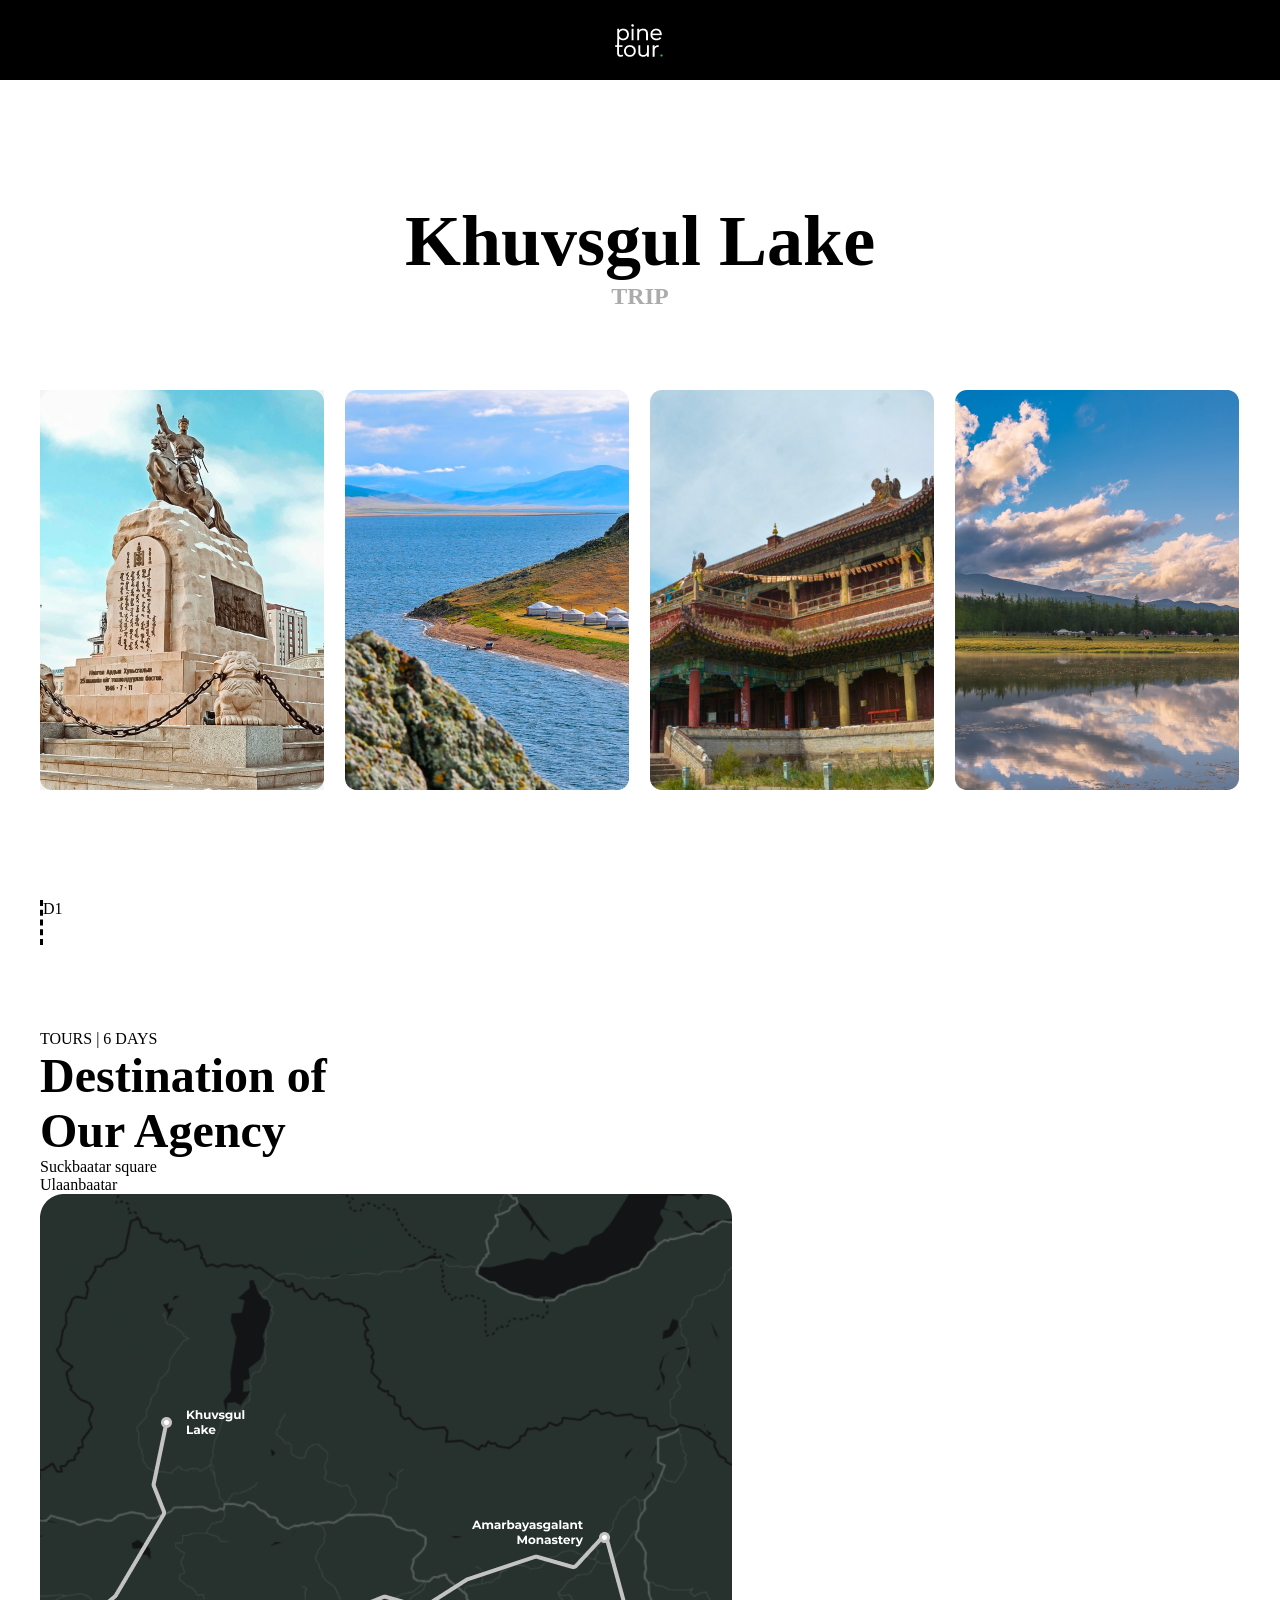
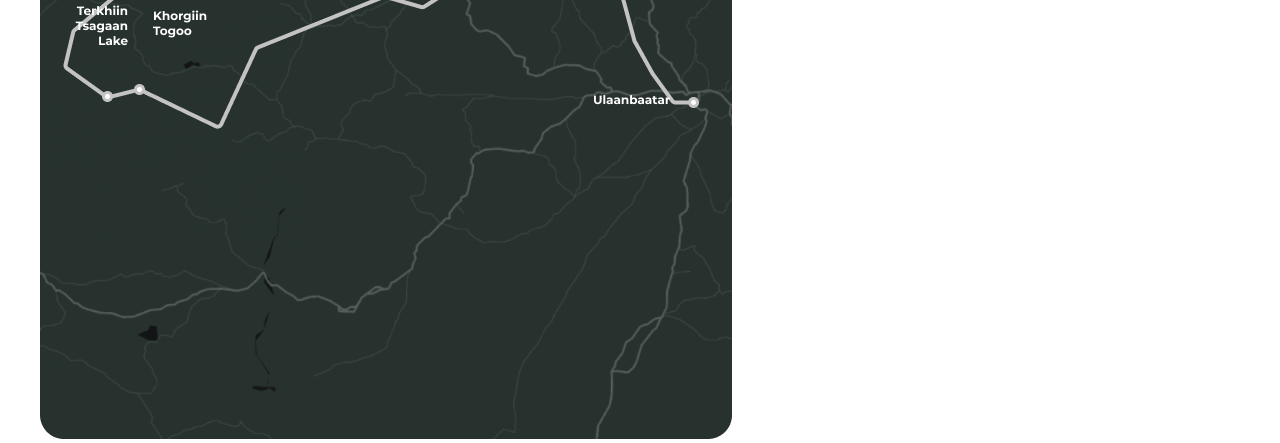
==== profect1.html @ 6548e543 "first commit" ====
<!DOCTYPE html>
<html lang="en">
<head>
    <meta charset="UTF-8">
    <meta name="viewport" content="width=device-width, initial-scale=1.0">
    <title>Document</title>
</head>
<link rel="stylesheet" href="/project1.css">
<body>
    <header>
        <img src="/Group 7 1 (6).png" alt="">
    </header>
    <main>
        <section>
            <h1 class="title">
                Khuvsgul Lake
            </h1>
            <p class="subtitle">
                TRIP
            </p>
            <div class="img-container">
                <img src="/image 27 (2).jpg" alt="">
                <img src="/Group 15 (1).png" alt="">
                <img src="/image 26 (2).png" alt="">
                <img src="/Group 13 (1).png" alt="">
            </div>
        </section>
        <section class="lkjl">
            <div class="paragraph">
                <div class="middle-section-title-container">
                    <p class="mini-title">
                    TOURS | 6 DAYS
                    </p>
                    <h1 class="mini-subtitle">
                    Destination of <br>
                    Our Agency
                    </h1>
                </div>
                <div >
                    <div class="day-p">D1</div>
                    <div>
                        <p>Suckbaatar square</p>
                        <p>Ulaanbaatar</p>
                    </div>
            
                </div>
             
                </div>
            </div>
            <div class="map">
                <img src="/Mask group (1).png" alt="">
            </div>
        </section>
        <section></section>
    </main>
    <footer></footer>
</body>
</html>
---- project1.css ----
*{
    box-sizing: border-box;
    margin:0;
}
main{
    margin: auto;
    max-width: 1200px;
}
header{
    background-color: black;
    padding: 19px;
    text-align: center;
    height: 80px;
    margin-bottom: 120px;
}
.title{
    font-size: 72px;
    text-align: center;
    font-style: bold;
    font-weight: 700;
}

.title:hover{
    color: red;
    border: 3px dashed red;
}
.subtitle{
    font-size: 24px;
    text-align: center;
    font-style: bold;
    font-weight: 700;
    color:#ABABAB ;
    margin-bottom: 80px;
}
.img-container{
    display:flex;
    gap:21px;
    width: 284px;
    height: 400px;
    margin-bottom: 240px;
}
.
.mini-title{
    font-size: 24px;
    font-style: bold;
    font-weight: 700;
    color:#ABABAB ;
}
.mini-subtitle{
     font-size: 48px;
    font-style: bold;
    font-weight: 700;
}
.day{
    display: flex;
    height: 80px;
    gap:15.8px;
    justify-content: space-between;
    width:358px;
   
}
.day-container{
   display: flex;
    font-style: bold;
    border-radius: 50%;
    height: 56px;
    width: 56px;
    background-color: #1D1F24;
    color:#16A94A;
    justify-content:center;
    align-items: center;
    padding: 10px;
    font-size:17px;
    position: relative; 
  
}
.day-p{
    
    border-left: 3px dashed black;
    height: 45px;
    bottom:-45px;
    position: absolute;
    


    

}

.mid{
    display: flex;
}
.map{
    width: 692px;
    height: 845px;
}
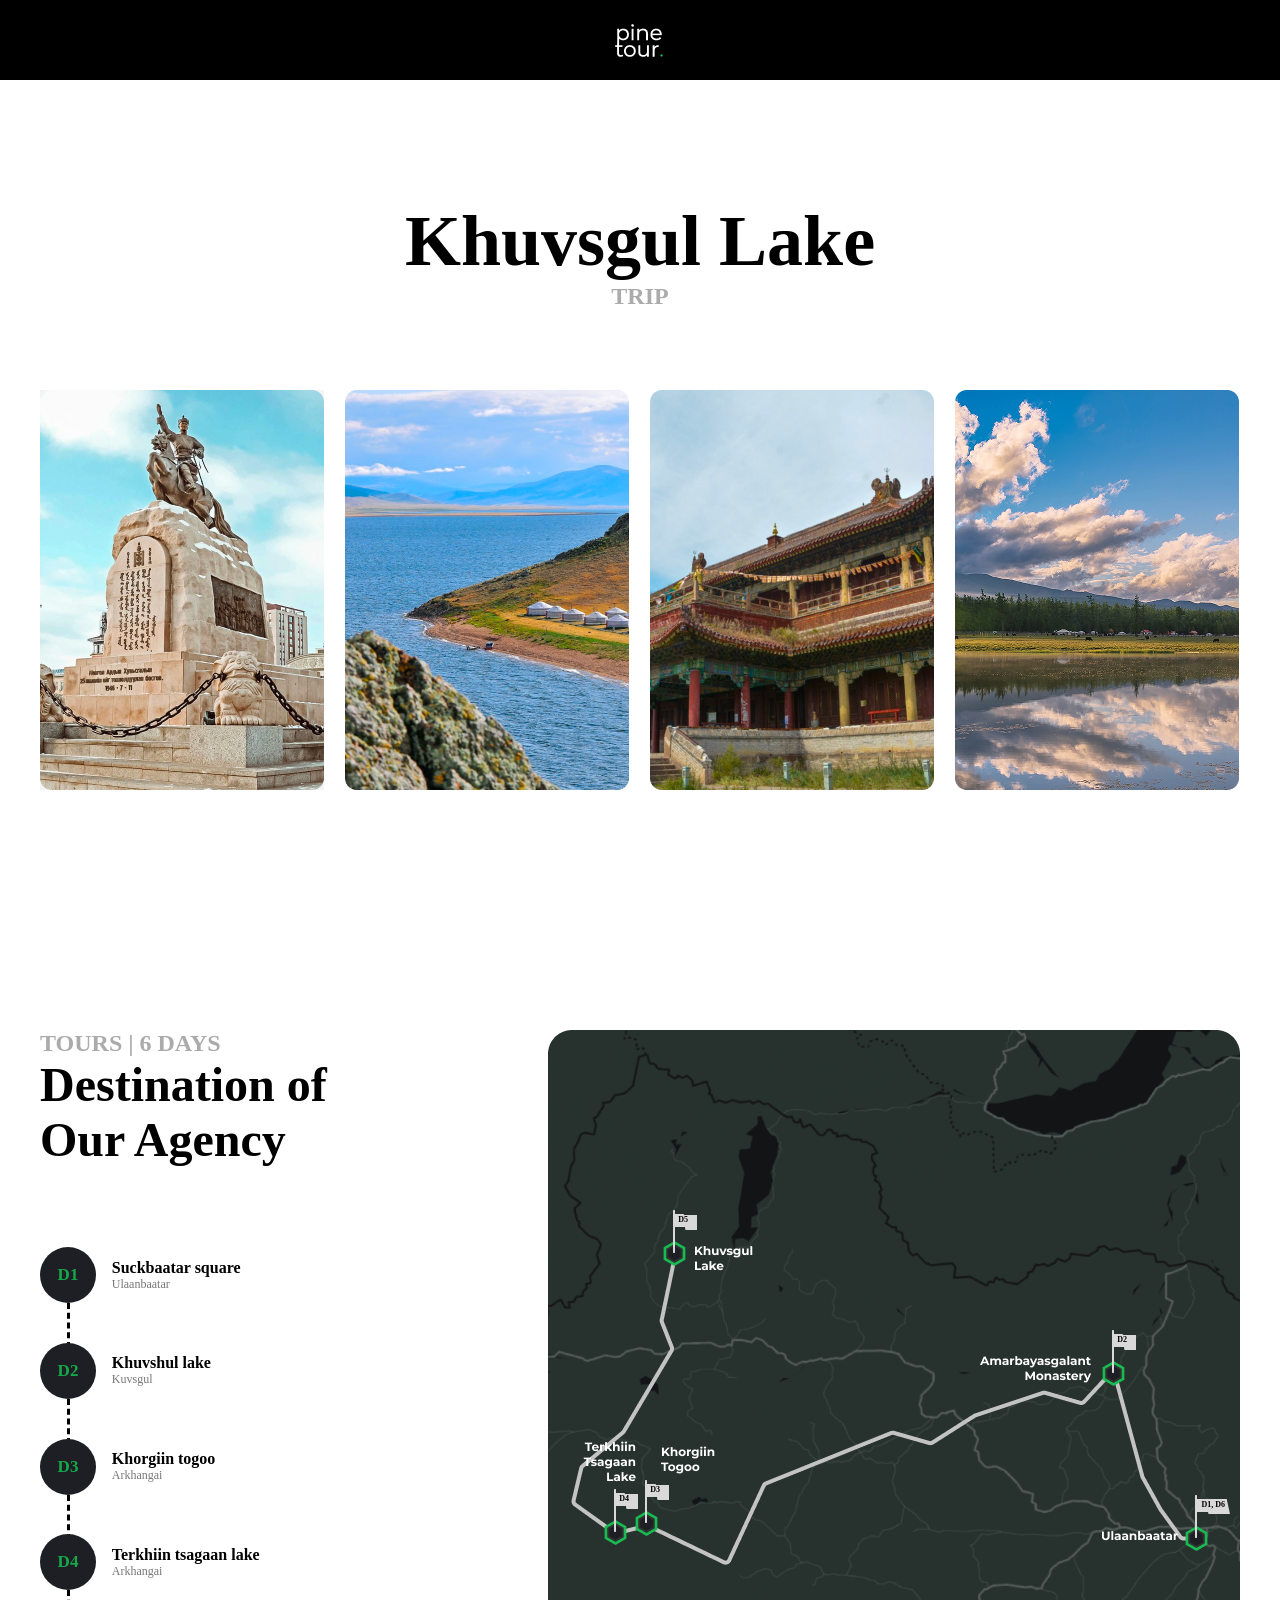
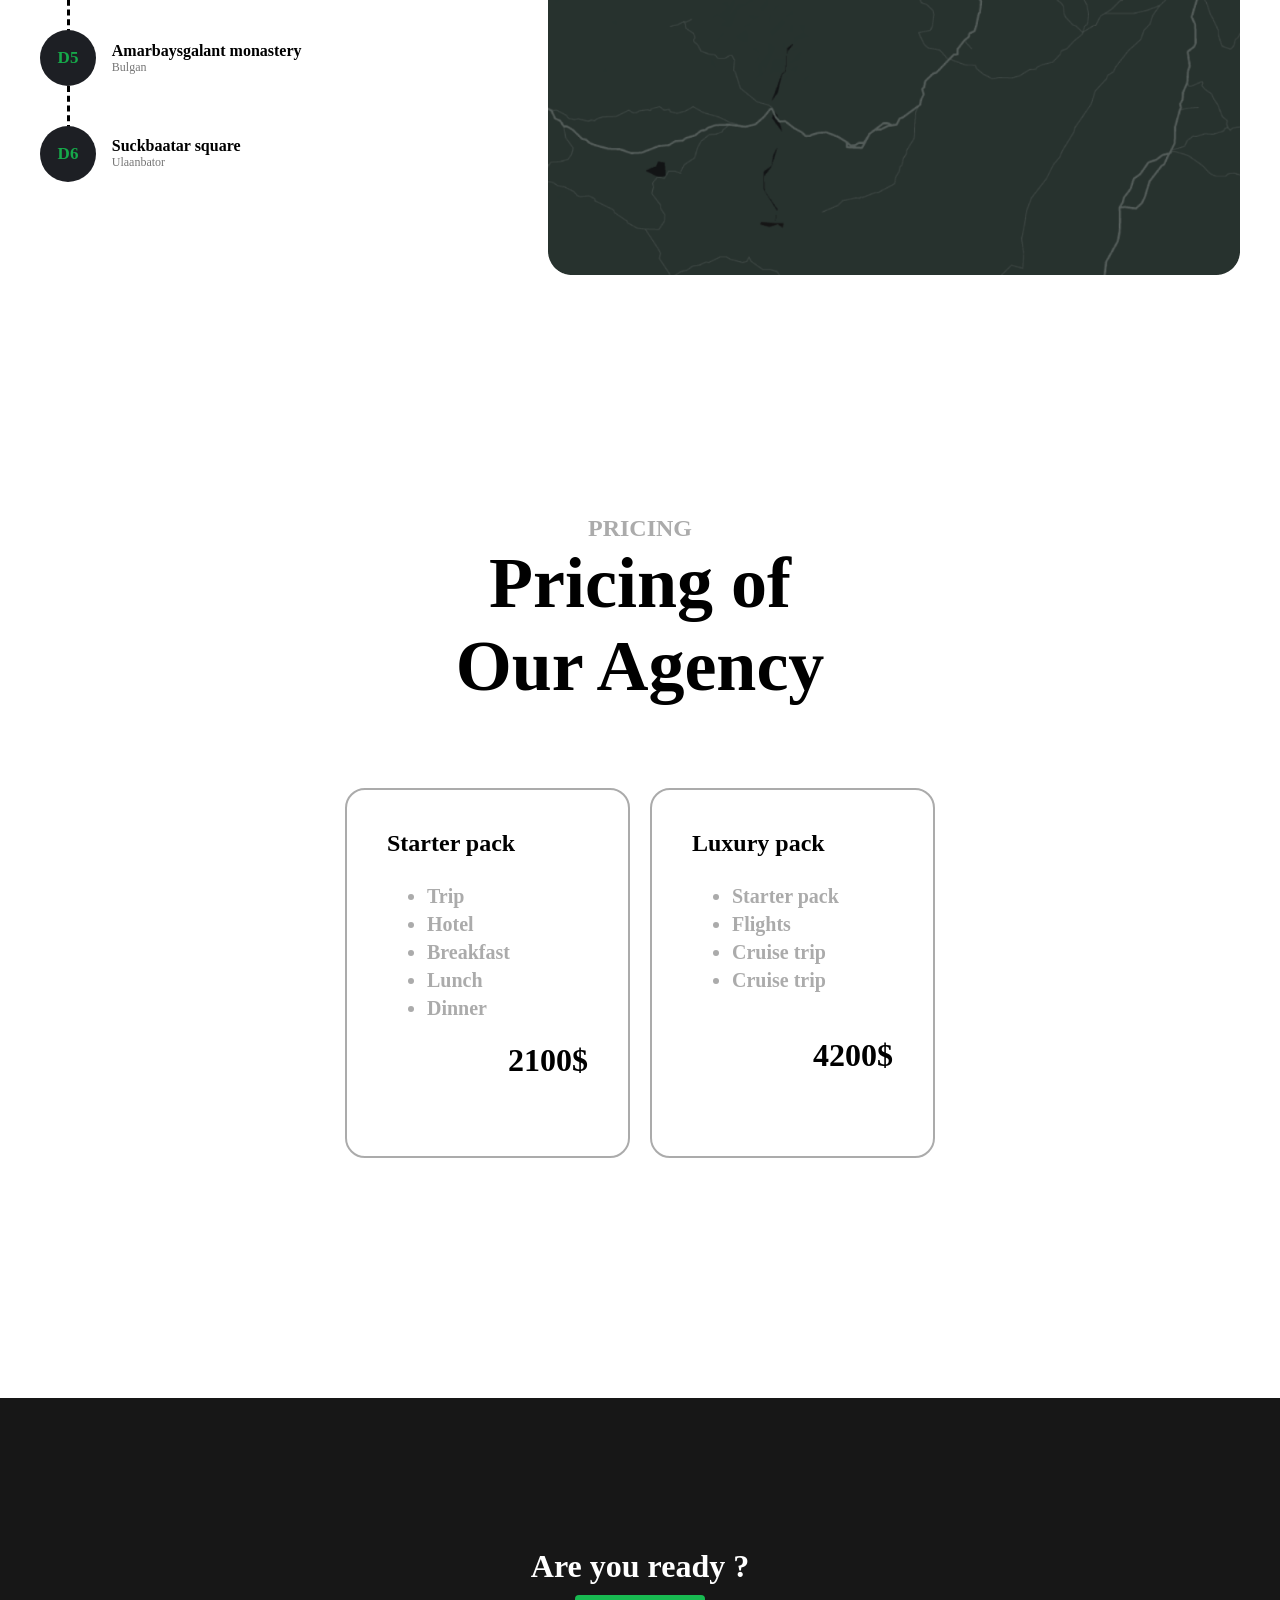
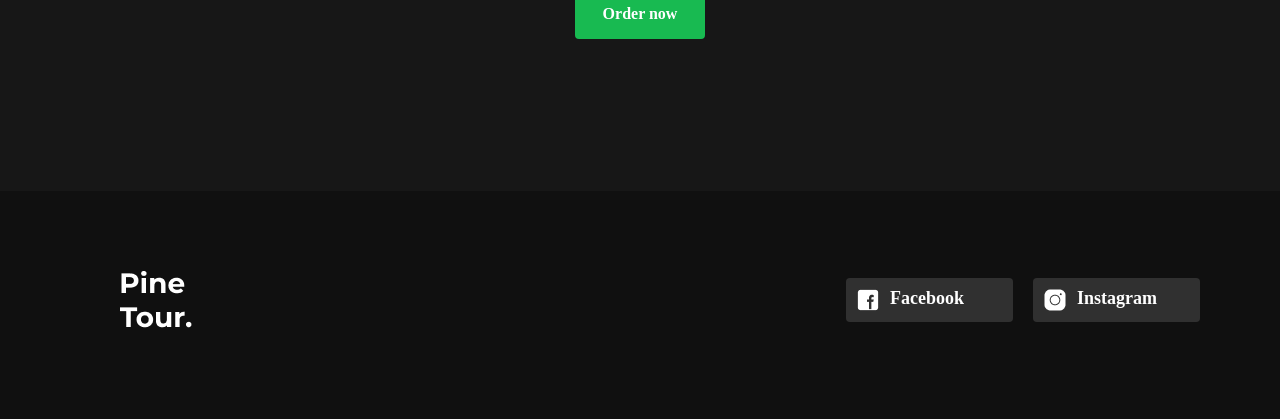
==== commit 4c0d0f61: "end" ====
--- a/profect1.html
+++ b/profect1.html
@@ -19,13 +19,21 @@
                 TRIP
             </p>
             <div class="img-container">
-                <img src="/image 27 (2).jpg" alt="">
-                <img src="/Group 15 (1).png" alt="">
-                <img src="/image 26 (2).png" alt="">
-                <img src="/Group 13 (1).png" alt="">
+                <div class="zurag-1">
+                    <img src="/image 27 (2).jpg" alt="">
+                </div>
+                <div class="zurag-1">
+                    <img src="/Group 15 (1).png" alt="">
+                </div>
+                <div class="zurag-1">
+                    <img src="/image 26 (2).png" alt="">
+                </div>
+                <div class="zurag-1">
+                    <img src="/image 28 (1).png" alt="">
+                </div>
             </div>
         </section>
-        <section class="lkjl">
+        <section class="mid">
             <div class="paragraph">
                 <div class="middle-section-title-container">
                     <p class="mini-title">
@@ -36,23 +44,198 @@
                     Our Agency
                     </h1>
                 </div>
-                <div >
-                    <div class="day-p">D1</div>
-                    <div>
-                        <p>Suckbaatar square</p>
-                        <p>Ulaanbaatar</p>
-                    </div>
-            
+                <div class="days">
+                    <div class="day" >
+                        <div class="day-p"><b>D1</b>
+                            <div class="line"></div>
+                        </div>
+                        <div class="info">
+                            <b class="b">Suckbaatar square</b>
+                            <p class="p">Ulaanbaatar</p>
+                        </div>
+                    </div>
+                    <div class="day" >
+                        <div class="day-p"><b>D2</b>
+                            <div class="line"></div>
+                        </div>
+                        <div class="info">
+                            <b class="b">Khuvshul lake</b>
+                            <p class="p">Kuvsgul</p>
+                        </div>
+                    </div>
+                    <div class="day" >
+                        <div class="day-p"><b>D3</b>
+                            <div class="line"></div>
+                        </div>
+                        <div class="info">
+                            <b class="b">Khorgiin togoo</b>
+                            <p class="p">Arkhangai</p>
+                        </div>
+                    </div>
+                    <div class="day" >
+                        <div class="day-p"><b>D4</b>
+                            <div class="line"></div>
+                        </div>
+                        <div class="info">
+                            <b class="b">Terkhiin tsagaan lake</b>
+                            <p class="p">Arkhangai</p>
+                        </div>
+                    </div>
+                    <div class="day" >
+                        <div class="day-p"><b>D5</b>
+                            <div class="line"></div>
+                        </div>
+                        <div class="info">
+                            <b class="b">Amarbaysgalant monastery</b>
+                            <p class="p">Bulgan</p>
+                        </div>
+                    </div><div class="day" >
+                        <div class="day-p"><b>D6</b>
+                        </div>
+                        <div class="info">
+                            <b class="b">Suckbaatar square</b>
+                            <p class="p">Ulaanbator</p>
+                        </div>
+                    </div>
+
                 </div>
              
-                </div>
+                
             </div>
             <div class="map">
+                
                 <img src="/Mask group (1).png" alt="">
+                <div class="flag1">
+                    <img src="/Group 25 (1).png" alt="">
+                    <div class="flag-text">
+                        D1, D6
+                    </div>
+                </div>
+                <div class="flag2">
+                    <img src="/Group 22 (1).png" alt="">
+                    <div class="flag-text2">
+                        D2
+                    </div>
+                </div>
+                <div class="flag3">
+                    <img src="/Group 22 (1).png" alt="">
+                    <div class="flag-text2">
+                        D3
+                    </div>
+                </div>
+                <div class="flag4">
+                    <img src="/Group 22 (1).png" alt="">
+                    <div class="flag-text2">
+                        D4
+                    </div>
+                </div>
+                <div class="flag5">
+                    <img src="/Group 22 (1).png" alt="">
+                    <div class="flag-text2">
+                        D5
+                    </div>
+                </div>
+                
             </div>
         </section>
-        <section></section>
+        <section>
+            <div class="head">
+                <p class="subtitle2">
+                    PRICING
+                </p>
+                <h1 class="title">
+                    Pricing of <br>Our Agency
+                </h1>
+            </div>
+            <div class="chose">
+                    <div class="pack">
+                    <div class="con">
+                        <div class="texter">
+                            <p class="prize-info">
+                            Starter pack
+                            </p>
+                        
+                            <ul>
+                                <li>Trip</li>
+                                <li>Hotel</li>
+                                <li>Breakfast</li>
+                                <li>Lunch</li>
+                                <li>Dinner</li>
+                    
+                            </ul>
+                        </div>
+                        
+                            <h1 class="dollar">2100$</h1>
+                    
+                    </div>
+                </div>
+                <div class="pack">
+                    <div class="con">
+                            <div class="texter">
+                                <p class="prize-info">
+                                Luxury pack
+                                </p>                           
+                                <ul>
+                                    <li>Starter pack</li>
+                                    <li>Flights</li>
+                                    <li>Cruise trip</li>
+                                    <li>Cruise trip</li><br>
+                                    
+                                
+                                </ul>
+                            </div>
+                            <h1 class="dollar">4200$</h1>
+                    </div>
+                            
+                </div> 
+            </div>
+
+
+        </section>
     </main>
-    <footer></footer>
+    <footer>
+        <div class="black1">
+            <div class="order">
+                <div class="q">
+                    Are you ready ?
+                </div>
+                <a href="https://www.paypal.com/mn/home">
+                    <div class="button">
+                    Order now
+                    </div>
+                </a>
+                
+            </div>
+        </div>
+        <div class="black2">
+            <div class="foot">
+                <img src="/Pine Tour..png" alt="">
+                <div class="social">
+                    <a href="https://www.facebook.com/">
+                        <div class="app">
+                            <div class="pad">
+                                <img src="/Frame.png" alt="">
+                                <div class="name">
+                                    Facebook
+                                </div>
+                            </div>
+                        
+                        </div>
+                    </a>
+                    <a href="https://www.instagram.com/">
+                        <div class="app">
+                            <div class="pad">
+                                <img src="/Frame (1).png" alt="">
+                                <div class="name">
+                                    Instagram
+                                </div>
+                            </div>
+                        </div>
+                    </a>
+                    
+                </div>
+            </div>
+        </div>
+    </footer>
 </body>
 </html>
--- a/project1.css
+++ b/project1.css
@@ -6,6 +6,41 @@
     margin: auto;
     max-width: 1200px;
 }
+.zurag-1{
+    width: 284px;
+    height: 400px;
+    border-radius: 12px;
+}
+
+.zurag-1:hover{
+    background-image: url(hover1.png);
+    width: 284px;
+    height: 400px;
+    border-radius: 12px;
+    background-size: 100%;
+}
+.zurag-1:active{
+    background-image: url(hover1.png);
+    width: 284px;
+    height: 400px;
+    border-radius: 12px;
+    background-size: 100%;
+}
+.zurag-1:active{
+    background-image: url(hover1.png);
+    width: 284px;
+    height: 400px;
+    border-radius: 12px;
+    background-size: 100%;
+}
+.zurag-1:active{
+    background-image: url(hover1.png);
+    width: 284px;
+    height: 400px;
+    border-radius: 12px;
+    background-size: 100%;
+}
+
 header{
     background-color: black;
     padding: 19px;
@@ -19,11 +54,6 @@
     font-style: bold;
     font-weight: 700;
 }
-
-.title:hover{
-    color: red;
-    border: 3px dashed red;
-}
 .subtitle{
     font-size: 24px;
     text-align: center;
@@ -35,11 +65,10 @@
 .img-container{
     display:flex;
     gap:21px;
-    width: 284px;
-    height: 400px;
     margin-bottom: 240px;
-}
-.
+    
+}
+
 .mini-title{
     font-size: 24px;
     font-style: bold;
@@ -53,14 +82,35 @@
 }
 .day{
     display: flex;
-    height: 80px;
     gap:15.8px;
-    justify-content: space-between;
     width:358px;
+    
+    
    
 }
-.day-container{
-   display: flex;
+.middle-section-title-container{
+    margin-bottom: 80px;
+}
+.paragraph{
+    width: 358px;
+    height: 800px;
+    margin-right: 150px;
+}
+.days{
+    display: flex;
+    flex-direction: column;
+    gap:39.8px
+
+}
+.line{
+   
+    border-left: 3px dashed black;
+    height: 45px;
+    bottom:-45px;
+    position: absolute;
+}
+.day-p{
+    display: flex;
     font-style: bold;
     border-radius: 50%;
     height: 56px;
@@ -71,29 +121,219 @@
     align-items: center;
     padding: 10px;
     font-size:17px;
-    position: relative; 
-  
-}
-.day-p{
-    
-    border-left: 3px dashed black;
-    height: 45px;
-    bottom:-45px;
-    position: absolute;
-    
-
-
-    
-
-}
-
+    position: relative;
+    flex-direction: row;
+}
+.info{
+    display: flex;
+    flex-direction: column;
+    justify-content: center;
+}
 .mid{
     display: flex;
+    margin-bottom: 240px;
 }
 .map{
     width: 692px;
     height: 845px;
-}
-
-
-
+    position: relative;
+}
+.flag1{
+    position:absolute;
+    width:46px;
+    height: 56px;
+    top:465px;
+    right: 10px;
+
+}
+.flag-text{
+    position: absolute;
+    font-weight: 800;
+    font-size: 8px;
+    top:5px;
+    right:5px;
+}
+.flag2{
+    position:absolute;
+    width:46px;
+    height: 56px;
+    top:300px;
+    right:93px;
+}
+.flag-text2{
+    position: absolute;
+    font-weight: 800;
+    font-size: 8px;
+    top:5px;
+    right:20px;
+}
+.flag3{
+    position:absolute;
+    width:46px;
+    height: 56px;
+    top:450px;
+    right:560px;
+}
+.flag4{
+    position:absolute;
+    width:46px;
+    height: 56px;
+    top:459px;
+    right:591px;
+}
+.flag5{
+    position:absolute;
+    width:46px;
+    height: 56px;
+    top:180px;
+    right:532px;
+}
+
+.b{
+    font-size: 16px;
+    color: black;
+}
+.p{
+    font-size: 12px;
+    font-weight: 400;
+    color:#777777 ;
+}
+.chose{
+    display: flex;
+    justify-content: center;
+    gap:20px;
+    margin-bottom: 240px;
+
+}
+.head{
+    margin-bottom: 80px;
+}
+.pack{
+    width: 285px;
+    height: 370px;
+    border-radius: 20px;
+    border:2px solid #ABABAB;
+    
+}
+.pack:hover{
+    border:3px solid #16A94A;
+}
+.subtitle2{
+    font-size: 24px;
+    text-align: center;
+    font-style: bold;
+    font-weight: 700;
+    color:#ABABAB ;
+}
+
+li{
+    font-size: 20px;
+    font-style: bold;
+    font-weight: 700;
+    color:#ABABAB ;
+    margin-bottom: 5px
+
+
+
+}
+.prize-info{
+    font-size:24px;
+    font-style: bold;
+    font-weight: 700;
+    margin-bottom: 28px;
+    
+}
+.dollar{
+    display:flex;
+    justify-content: end;
+    font-size: 32px;
+    margin-right: 40px;
+}
+.con{
+    margin-left:40px;
+    margin-top:40px;
+}
+.texter{
+    margin-bottom: 22px;
+}
+.black1{
+    background-color: #171717;
+    height:393px;
+    margin:auto;
+    
+}
+.black2{
+    background-color:#101010 ;
+    height:228px;
+
+    margin:auto;
+}
+.order{
+    display: flex;
+    padding: 150px;
+    flex-direction: column;
+    text-align: center;
+    align-items: center;
+    gap:10px;
+}
+.q{
+    
+    color:#fff;
+    font-size: 32px;
+    font-weight:700;
+    text-align: center;
+}
+.button{
+    text-align: center;
+    color:#fff;
+    width:130px;
+    height: 44px;
+    border-radius: 4px;
+    background-color:#18BA51 ;
+    padding: 10px;
+    font-weight: 700;
+}
+a{
+    text-decoration: none;
+}
+.button:hover{
+    border:3px solid white;
+}
+.foot{
+    padding:80px;
+    padding-left: 120px;
+    display: flex;
+    justify-content: space-between;
+    align-items: center;
+
+
+}
+.social{
+    display: flex;
+    gap: 20px;
+
+}
+.app{
+    display: flex;
+    gap:10px;
+    width:167px;
+    height: 44px;
+    background-color: #303030;
+    border-radius: 4px;
+    padding: 10px;
+
+}
+.app:hover{
+    border:3px solid #fff;
+}
+.name{
+    font-size:18px;
+    font-weight: 700;
+    color: #fff;
+    
+}
+.pad{
+    display: flex;
+    gap:10px;
+
+}
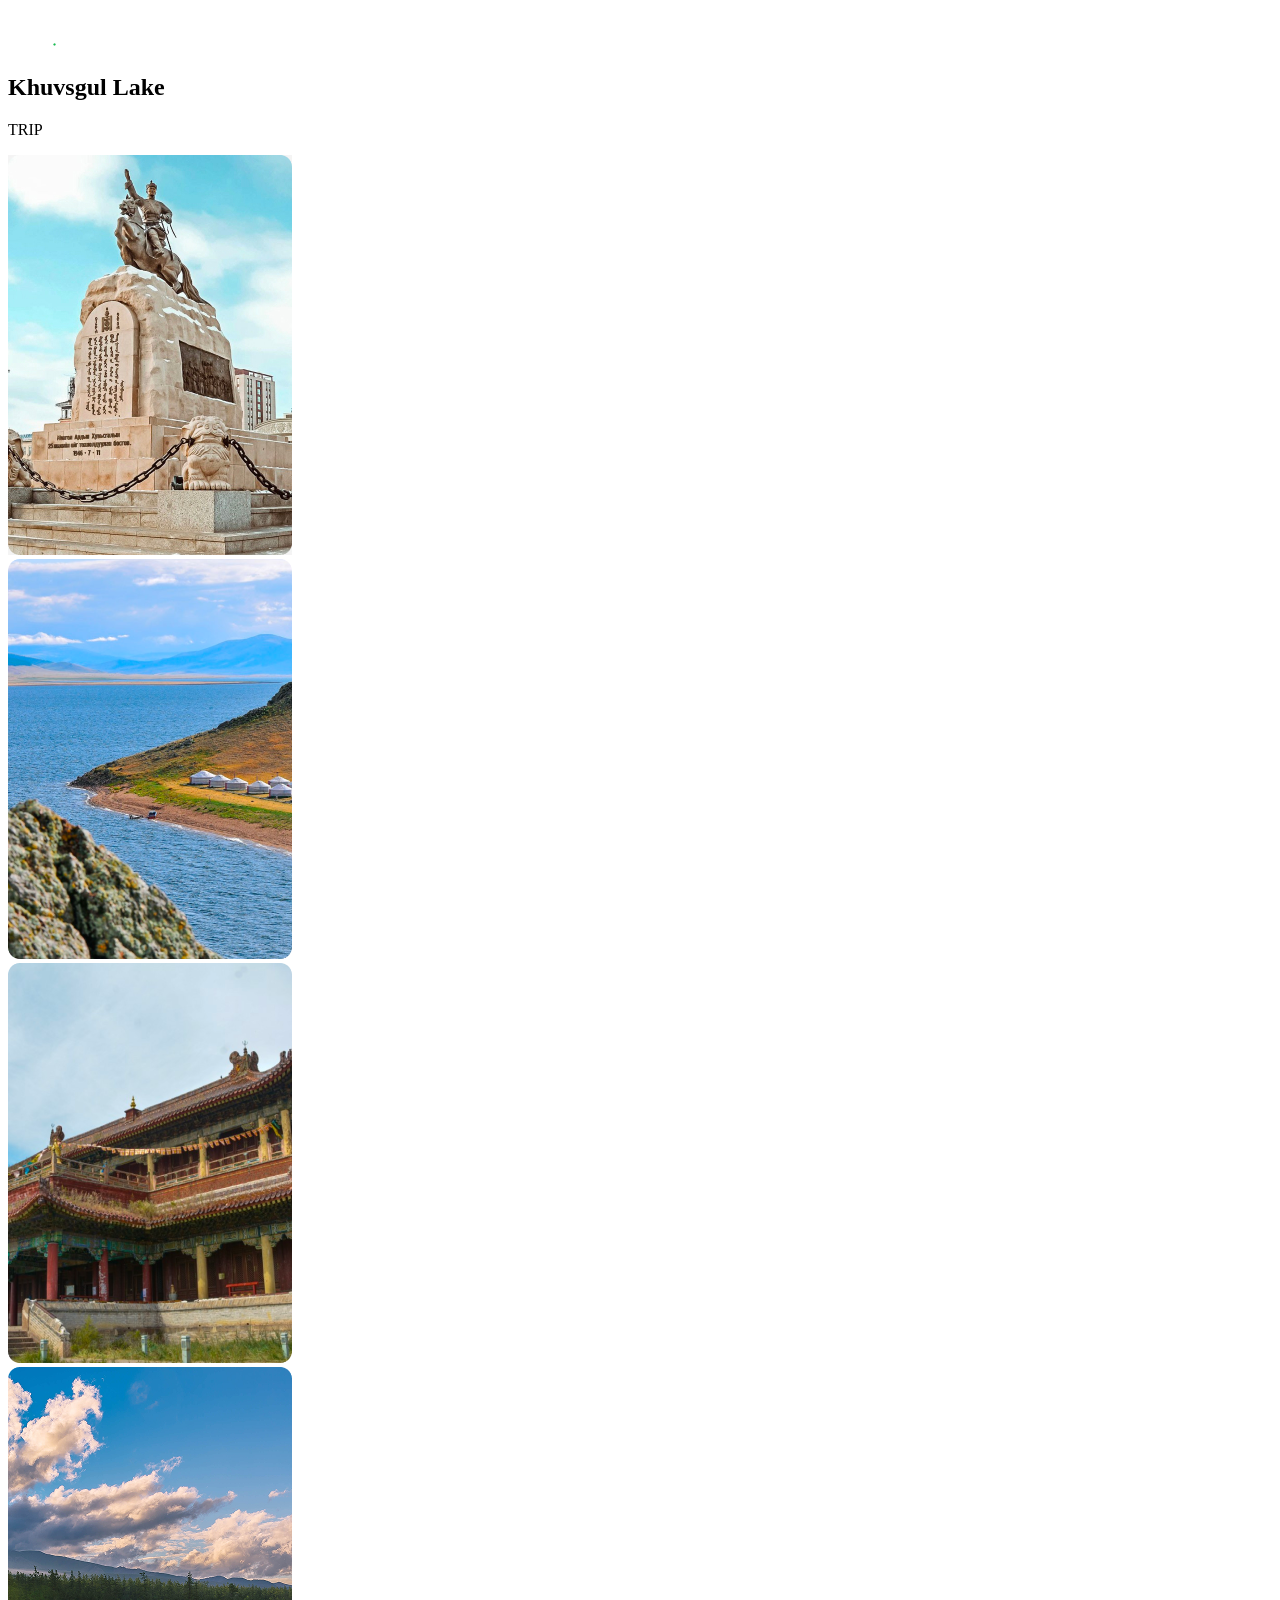
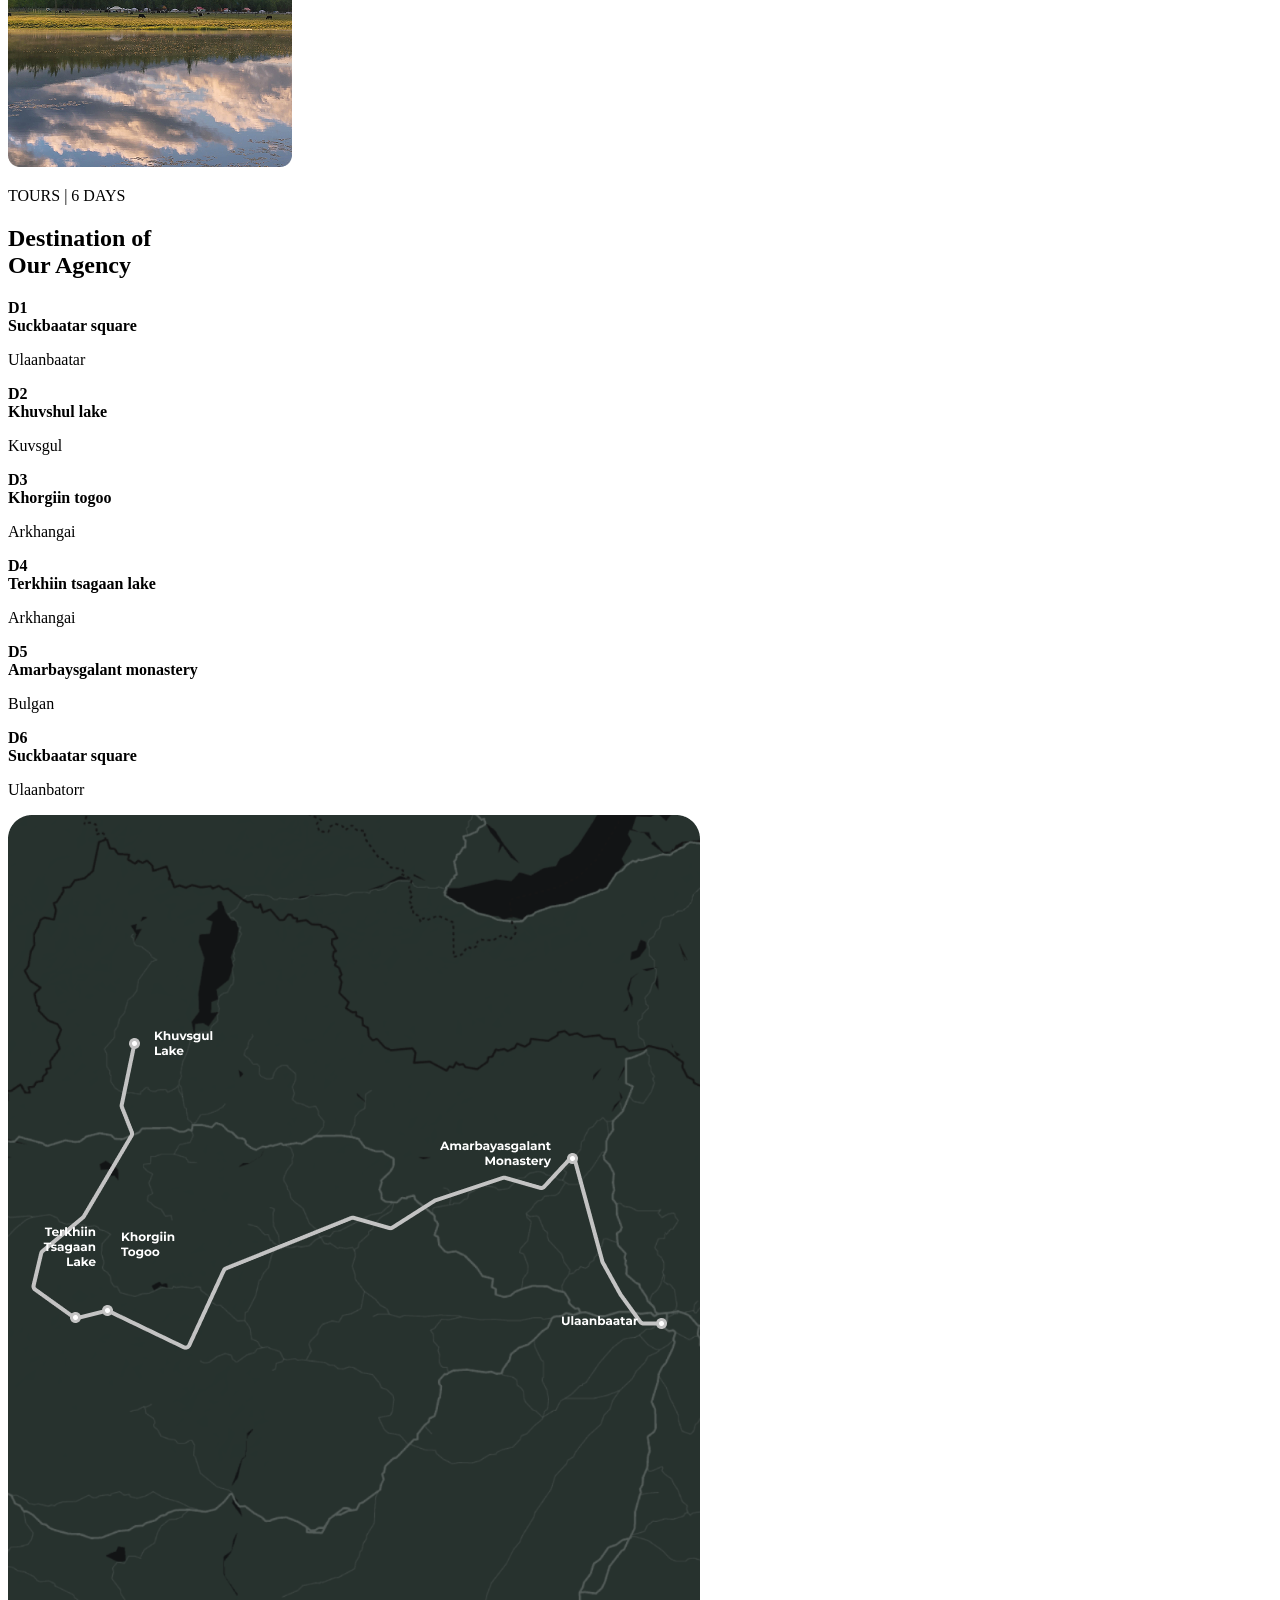
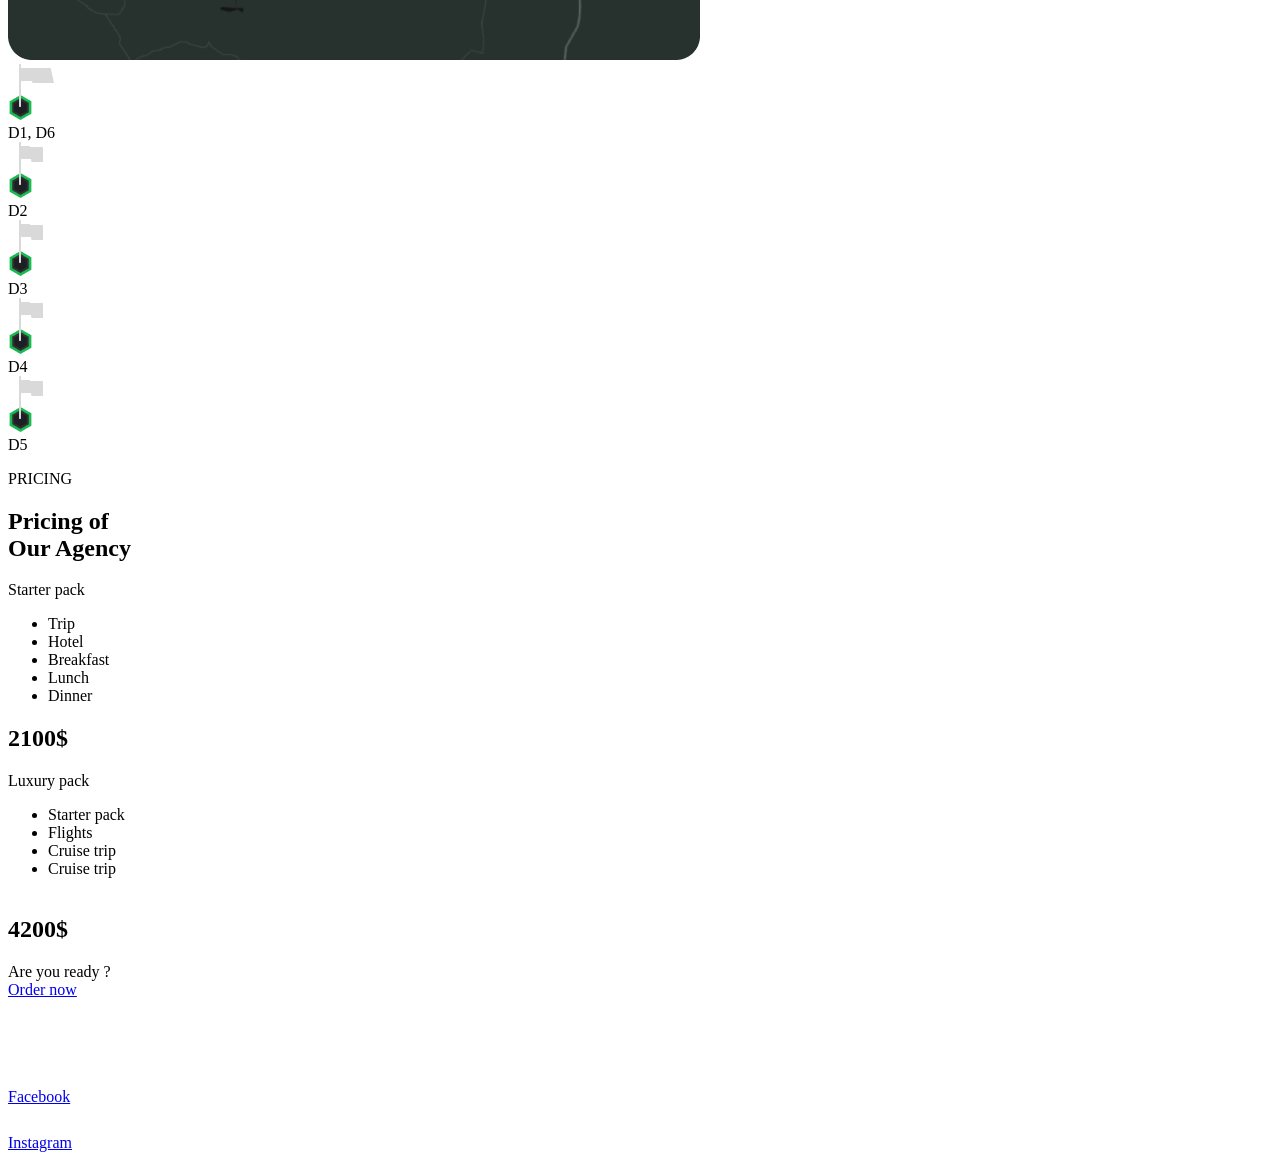
==== commit 5a11331b: "test" ====
--- a/profect1.html
+++ b/profect1.html
@@ -94,7 +94,7 @@
                         </div>
                         <div class="info">
                             <b class="b">Suckbaatar square</b>
-                            <p class="p">Ulaanbator</p>
+                            <p class="p">Ulaanbatorr</p>
                         </div>
                     </div>
 
